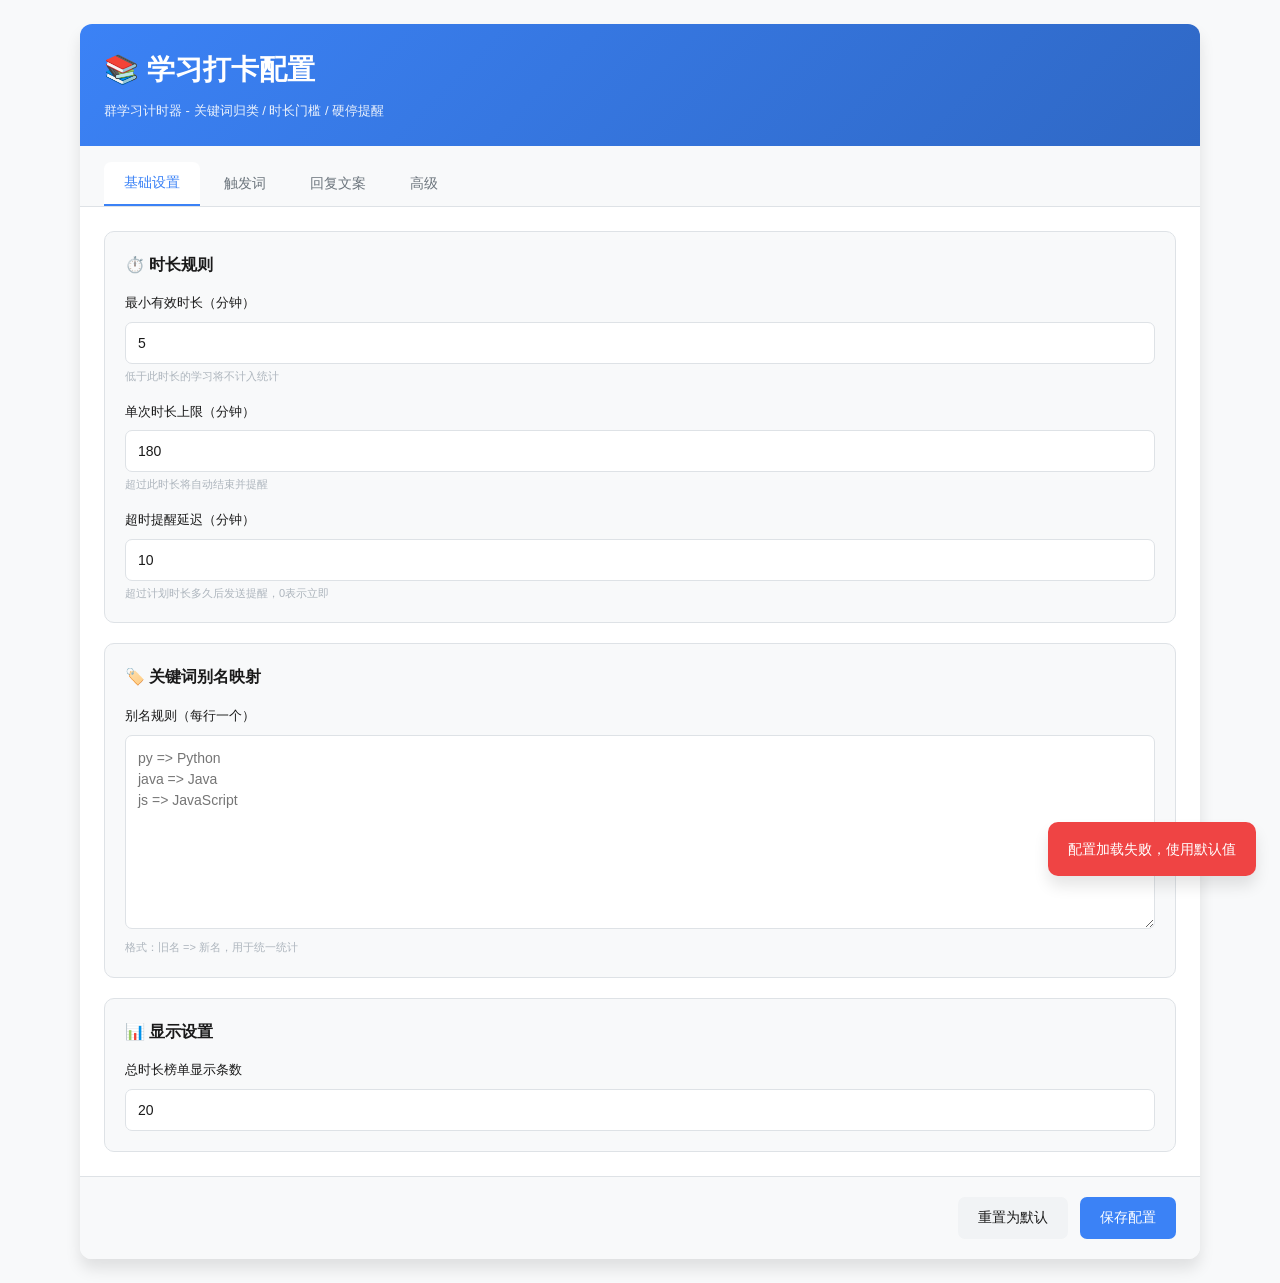
==== Project/ALLBot部署/plugins/astrbot_plugin_liflag/pages/config/index.html @ fec97650 "开发Agent：学习打卡插件v1.0.0→v1.2.0完整改造 - 去@依赖：整句匹配触发，不再要求@机器人 - 时长门槛：5-180分钟，低于5分钟不计入统计 - 关键词归类：别名映射+今日/总时长" ====
<!DOCTYPE html>
<html lang="zh-CN" data-theme="light">
<head>
    <meta charset="UTF-8">
    <meta name="viewport" content="width=device-width, initial-scale=1.0">
    <title>学习打卡配置</title>
    <link rel="stylesheet" href="style.css">
</head>
<body>
    <div class="container">
        <header class="page-header">
            <h1>📚 学习打卡配置</h1>
            <p class="subtitle">群学习计时器 - 关键词归类 / 时长门槛 / 硬停提醒</p>
        </header>

        <nav class="tab-nav">
            <button class="tab-btn active" data-tab="basic">基础设置</button>
            <button class="tab-btn" data-tab="triggers">触发词</button>
            <button class="tab-btn" data-tab="messages">回复文案</button>
            <button class="tab-btn" data-tab="advanced">高级</button>
        </nav>

        <div class="content">
            <!-- 基础设置 -->
            <section class="tab-panel active" id="basic">
                <div class="card">
                    <h2>⏱️ 时长规则</h2>
                    <div class="form-group">
                        <label for="min_minutes">最小有效时长（分钟）</label>
                        <input type="number" id="min_minutes" min="1" max="60" value="5">
                        <p class="hint">低于此时长的学习将不计入统计</p>
                    </div>
                    <div class="form-group">
                        <label for="max_minutes">单次时长上限（分钟）</label>
                        <input type="number" id="max_minutes" min="60" max="360" value="180">
                        <p class="hint">超过此时长将自动结束并提醒</p>
                    </div>
                    <div class="form-group">
                        <label for="remind_after_minutes">超时提醒延迟（分钟）</label>
                        <input type="number" id="remind_after_minutes" min="0" max="60" value="10">
                        <p class="hint">超过计划时长多久后发送提醒，0表示立即</p>
                    </div>
                </div>

                <div class="card">
                    <h2>🏷️ 关键词别名映射</h2>
                    <div class="form-group">
                        <label for="keyword_alias">别名规则（每行一个）</label>
                        <textarea id="keyword_alias" rows="8" placeholder="py => Python&#10;java => Java&#10;js => JavaScript"></textarea>
                        <p class="hint">格式：旧名 => 新名，用于统一统计</p>
                    </div>
                </div>

                <div class="card">
                    <h2>📊 显示设置</h2>
                    <div class="form-group">
                        <label for="total_limit">总时长榜单显示条数</label>
                        <input type="number" id="total_limit" min="1" max="100" value="20">
                    </div>
                </div>
            </section>

            <!-- 触发词 -->
            <section class="tab-panel" id="triggers">
                <div class="card">
                    <h2>🎯 用户触发词</h2>
                    <div class="form-group">
                        <label for="start_word">开始学习</label>
                        <input type="text" id="start_word" value="我要学习">
                        <p class="hint">格式：触发词 + 内容 + 数字 + 分钟</p>
                    </div>
                    <div class="form-group">
                        <label for="finish_word">结束学习</label>
                        <input type="text" id="finish_word" value="学完了">
                    </div>
                    <div class="form-group">
                        <label for="day_word">查询今日时长</label>
                        <input type="text" id="day_word" value="今日学习时长">
                    </div>
                    <div class="form-group">
                        <label for="week_word">查询本周时长</label>
                        <input type="text" id="week_word" value="本周学习时长">
                    </div>
                    <div class="form-group">
                        <label for="total_word">查询总时长</label>
                        <input type="text" id="total_word" value="总学习时长">
                    </div>
                    <div class="form-group">
                        <label for="guide_words">打卡说明（多个用|分隔）</label>
                        <input type="text" id="guide_words" value="打卡说明|学习说明|打卡帮助">
                    </div>
                </div>

                <div class="card">
                    <h2>🔧 管理员触发词</h2>
                    <div class="form-group">
                        <label for="rename_words">修改技能名（多个用|分隔）</label>
                        <input type="text" id="rename_words" value="修改技能|改技能">
                        <p class="hint">格式：触发词 + 旧名改为新名</p>
                    </div>
                    <div class="form-group">
                        <label for="adjust_words">修改今日时长（多个用|分隔）</label>
                        <input type="text" id="adjust_words" value="修改今日时长|改今日时长">
                        <p class="hint">格式：触发词 + 技能名 + 数字 + 分钟</p>
                    </div>
                </div>
            </section>

            <!-- 回复文案 -->
            <section class="tab-panel" id="messages">
                <div class="card">
                    <h2>✅ 开始与结束</h2>
                    <div class="form-group">
                        <label for="start_text">开始学习回复</label>
                        <input type="text" id="start_text" value="{name}开始学习{subject}，计划{minutes}分钟">
                        <p class="hint">可用变量：{name} {subject} {minutes}</p>
                    </div>
                    <div class="form-group">
                        <label for="finish_text">完成学习回复</label>
                        <input type="text" id="finish_text" value="{name}完成了{subject}，学习了{minutes}分钟">
                        <p class="hint">可用变量：{name} {subject} {minutes}</p>
                    </div>
                </div>

                <div class="card">
                    <h2>⚠️ 错误与提示</h2>
                    <div class="form-group">
                        <label for="start_invalid_text">格式错误</label>
                        <input type="text" id="start_invalid_text" value="请输入学习内容和分钟数">
                    </div>
                    <div class="form-group">
                        <label for="start_out_of_range_text">时长超出范围</label>
                        <input type="text" id="start_out_of_range_text" value="时长必须在{min}到{max}分钟之间">
                    </div>
                    <div class="form-group">
                        <label for="start_already_active_text">已有进行中的学习</label>
                        <input type="text" id="start_already_active_text" value="你还有一项学习正在计时，先说学完了再开始新的吧！">
                    </div>
                    <div class="form-group">
                        <label for="finish_too_short_text">时长过短不计入</label>
                        <input type="text" id="finish_too_short_text" value="这次不到{min}分钟，将不计入时长，多坚持一下哦！">
                    </div>
                </div>

                <div class="card">
                    <h2>🔔 提醒文案</h2>
                    <div class="form-group">
                        <label for="reminder_text">超时提醒</label>
                        <input type="text" id="reminder_text" value="{name}，{subject}已经学了{overdue}分钟超时啦！">
                        <p class="hint">可用变量：{name} {subject} {minutes} {overdue}</p>
                    </div>
                    <div class="form-group">
                        <label for="hard_stop_text">达到时长上限</label>
                        <input type="text" id="hard_stop_text" value="已经到{max_minutes}分钟时长上限了哦！快去休息一下吧！">
                    </div>
                </div>

                <div class="card">
                    <h2>📊 查询文案</h2>
                    <div class="form-group">
                        <label for="day_empty_text">今日无数据</label>
                        <input type="text" id="day_empty_text" value="今天还没学习哦，先来一个？">
                    </div>
                    <div class="form-group">
                        <label for="day_header">今日时长标题</label>
                        <input type="text" id="day_header" value="今天{name}学习了：">
                    </div>
                    <div class="form-group">
                        <label for="day_line">今日时长单行格式</label>
                        <input type="text" id="day_line" value="{subject} {minutes}分钟！">
                    </div>
                    <div class="form-group">
                        <label for="total_empty_text">总时长无数据</label>
                        <input type="text" id="total_empty_text" value="还没有学习记录哦">
                    </div>
                    <div class="form-group">
                        <label for="total_header">总时长标题</label>
                        <input type="text" id="total_header" value="你的总学习时长为：{minutes}分钟，数据如下：">
                    </div>
                    <div class="form-group">
                        <label for="total_line">总时长单行格式</label>
                        <input type="text" id="total_line" value="一共学习了{subject} {minutes}分钟！">
                    </div>
                </div>

                <div class="card">
                    <h2>📅 本周时长文案</h2>
                    <div class="form-group">
                        <label for="week_text">总结格式</label>
                        <textarea id="week_text" rows="3">{name}本周学习时长：
{days}

本周共{minutes}分钟</textarea>
                        <p class="hint">可用变量：{name} {days} {minutes} {year} {month} {day}</p>
                    </div>
                    <div class="form-group">
                        <label for="week_day_text">每日格式</label>
                        <input type="text" id="week_day_text" value="{month}月{day}日 周{weekday}：{minutes}分钟">
                    </div>
                </div>
            </section>

            <!-- 高级 -->
            <section class="tab-panel" id="advanced">
                <div class="card">
                    <h2>📖 打卡说明</h2>
                    <div class="form-group">
                        <label for="guide_header">标题（可选）</label>
                        <input type="text" id="guide_header" placeholder="留空则不显示标题">
                    </div>
                    <div class="form-group">
                        <label for="guide_text">说明正文</label>
                        <textarea id="guide_text" rows="12">📚 学习打卡使用说明

▪️ 开始学习：我要学习Python 30分钟
▪️ 完成学习：学完了
▪️ 查询今日：今日学习时长
▪️ 查询本周：本周学习时长
▪️ 查询总计：总学习时长

💡 提示：
· 学习时长需在5-180分钟之间
· 不到5分钟不计入统计
· 超过180分钟自动结束
· 所有命令不需要@机器人</textarea>
                    </div>
                </div>

                <div class="card">
                    <h2>🔐 管理员文案</h2>
                    <div class="form-group">
                        <label for="admin_denied_text">权限不足</label>
                        <input type="text" id="admin_denied_text" value="只有管理员可以使用该命令">
                    </div>
                    <div class="form-group">
                        <label for="rename_success_text">修改技能名成功</label>
                        <input type="text" id="rename_success_text" value="已将{old}映射为{new}">
                    </div>
                    <div class="form-group">
                        <label for="adjust_success_text">修改今日时长成功</label>
                        <input type="text" id="adjust_success_text" value="已为{subject}添加{minutes}分钟">
                    </div>
                    <div class="form-group">
                        <label for="resolve_failed_text">查询对象不明确</label>
                        <input type="text" id="resolve_failed_text" value="没有找到唯一匹配的群成员">
                    </div>
                </div>
            </section>
        </div>

        <footer class="actions">
            <button class="btn btn-secondary" id="reset">重置为默认</button>
            <button class="btn btn-primary" id="save">保存配置</button>
        </footer>
    </div>

    <div class="toast" id="toast"></div>

    <script src="app.js"></script>
</body>
</html>
---- Project/ALLBot部署/plugins/astrbot_plugin_liflag/pages/config/style.css ----
:root {
    --theme-accent: #3b82f6;
    --theme-accent-hover: #2563eb;
    --theme-accent-active: #1d4ed8;

    --bg-primary: light-dark(#ffffff, #1a1a1a);
    --bg-secondary: light-dark(#f8f9fa, #2a2a2a);
    --bg-tertiary: light-dark(#f1f3f5, #3a3a3a);
    --bg-accent: color-mix(in srgb, var(--theme-accent) 10%, transparent);

    --text-primary: light-dark(#1a1a1a, #e5e5e5);
    --text-secondary: light-dark(#6c757d, #a0a0a0);
    --text-tertiary: light-dark(#adb5bd, #707070);

    --border-color: light-dark(#dee2e6, #404040);
    --border-radius-sm: 7px;
    --border-radius-md: 10px;
    --border-radius-lg: 12px;

    --shadow-sm: 0 1px 2px rgba(0, 0, 0, 0.05);
    --shadow-md: 0 4px 6px rgba(0, 0, 0, 0.07);
    --shadow-lg: 0 10px 15px rgba(0, 0, 0, 0.1);

    --spacing-xs: 4px;
    --spacing-sm: 8px;
    --spacing-md: 12px;
    --spacing-lg: 16px;
    --spacing-xl: 20px;
    --spacing-xxl: 24px;

    --font-size-xs: 11px;
    --font-size-sm: 13px;
    --font-size-base: 14px;
    --font-size-lg: 16px;
    --font-size-xl: 18px;
}

[data-theme="dark"] {
    --bg-primary: #1a1a1a;
    --bg-secondary: #2a2a2a;
    --bg-tertiary: #3a3a3a;
    --text-primary: #e5e5e5;
    --text-secondary: #a0a0a0;
    --text-tertiary: #707070;
    --border-color: #404040;
}

* {
    margin: 0;
    padding: 0;
    box-sizing: border-box;
}

body {
    font-family: -apple-system, BlinkMacSystemFont, "Segoe UI", Roboto, "Helvetica Neue", Arial, sans-serif;
    font-size: var(--font-size-base);
    line-height: 1.6;
    color: var(--text-primary);
    background: var(--bg-secondary);
    padding: var(--spacing-xxl);
}

.container {
    max-width: 1120px;
    margin: 0 auto;
    background: var(--bg-primary);
    border-radius: var(--border-radius-lg);
    box-shadow: var(--shadow-lg);
    overflow: hidden;
}

.page-header {
    padding: var(--spacing-xxl);
    background: linear-gradient(135deg, var(--theme-accent) 0%, color-mix(in srgb, var(--theme-accent) 80%, black) 100%);
    color: white;
}

.page-header h1 {
    font-size: 28px;
    font-weight: 600;
    margin-bottom: var(--spacing-sm);
}

.subtitle {
    font-size: var(--font-size-sm);
    opacity: 0.9;
}

.tab-nav {
    display: flex;
    gap: var(--spacing-xs);
    padding: var(--spacing-lg) var(--spacing-xxl) 0;
    background: var(--bg-secondary);
    border-bottom: 1px solid var(--border-color);
}

.tab-btn {
    padding: var(--spacing-md) var(--spacing-xl);
    border: none;
    background: transparent;
    color: var(--text-secondary);
    font-size: var(--font-size-base);
    font-weight: 500;
    cursor: pointer;
    border-radius: var(--border-radius-sm) var(--border-radius-sm) 0 0;
    transition: all 0.2s;
}

.tab-btn:hover {
    background: var(--bg-tertiary);
    color: var(--text-primary);
}

.tab-btn.active {
    background: var(--bg-primary);
    color: var(--theme-accent);
    border-bottom: 2px solid var(--theme-accent);
}

.content {
    padding: var(--spacing-xxl);
}

.tab-panel {
    display: none;
}

.tab-panel.active {
    display: block;
}

.card {
    background: var(--bg-secondary);
    border: 1px solid var(--border-color);
    border-radius: var(--border-radius-md);
    padding: var(--spacing-xl);
    margin-bottom: var(--spacing-xl);
}

.card:last-child {
    margin-bottom: 0;
}

.card h2 {
    font-size: var(--font-size-lg);
    font-weight: 600;
    margin-bottom: var(--spacing-lg);
    color: var(--text-primary);
}

.form-group {
    margin-bottom: var(--spacing-lg);
}

.form-group:last-child {
    margin-bottom: 0;
}

.form-group label {
    display: block;
    font-size: var(--font-size-sm);
    font-weight: 500;
    color: var(--text-primary);
    margin-bottom: var(--spacing-sm);
}

.form-group input[type="text"],
.form-group input[type="number"],
.form-group textarea {
    width: 100%;
    padding: var(--spacing-md);
    border: 1px solid var(--border-color);
    border-radius: var(--border-radius-sm);
    background: var(--bg-primary);
    color: var(--text-primary);
    font-size: var(--font-size-base);
    font-family: inherit;
    transition: all 0.2s;
}

.form-group input[type="text"]:focus,
.form-group input[type="number"]:focus,
.form-group textarea:focus {
    outline: none;
    border-color: var(--theme-accent);
    box-shadow: 0 0 0 3px var(--bg-accent);
}

.form-group textarea {
    resize: vertical;
    line-height: 1.5;
}

.hint {
    font-size: var(--font-size-xs);
    color: var(--text-tertiary);
    margin-top: var(--spacing-xs);
}

.actions {
    display: flex;
    justify-content: flex-end;
    gap: var(--spacing-md);
    padding: var(--spacing-xl) var(--spacing-xxl);
    background: var(--bg-secondary);
    border-top: 1px solid var(--border-color);
}

.btn {
    padding: var(--spacing-md) var(--spacing-xl);
    border: none;
    border-radius: var(--border-radius-sm);
    font-size: var(--font-size-base);
    font-weight: 500;
    cursor: pointer;
    transition: all 0.2s;
}

.btn-primary {
    background: var(--theme-accent);
    color: white;
}

.btn-primary:hover {
    background: var(--theme-accent-hover);
}

.btn-primary:active {
    background: var(--theme-accent-active);
}

.btn-secondary {
    background: var(--bg-tertiary);
    color: var(--text-primary);
}

.btn-secondary:hover {
    background: var(--border-color);
}

.toast {
    position: fixed;
    bottom: var(--spacing-xxl);
    right: var(--spacing-xxl);
    padding: var(--spacing-lg) var(--spacing-xl);
    background: var(--text-primary);
    color: var(--bg-primary);
    border-radius: var(--border-radius-md);
    box-shadow: var(--shadow-lg);
    opacity: 0;
    transform: translateY(20px);
    transition: all 0.3s;
    pointer-events: none;
    z-index: 1000;
}

.toast.show {
    opacity: 1;
    transform: translateY(0);
    pointer-events: auto;
}

.toast.success {
    background: #10b981;
    color: white;
}

.toast.error {
    background: #ef4444;
    color: white;
}

@media (prefers-color-scheme: dark) {
    :root:not([data-theme="light"]) {
        color-scheme: dark;
    }
}

@media (max-width: 768px) {
    body {
        padding: var(--spacing-md);
    }

    .page-header {
        padding: var(--spacing-lg);
    }

    .tab-nav {
        overflow-x: auto;
        -webkit-overflow-scrolling: touch;
    }

    .content {
        padding: var(--spacing-lg);
    }

    .card {
        padding: var(--spacing-lg);
    }

    .actions {
        padding: var(--spacing-lg);
    }
}
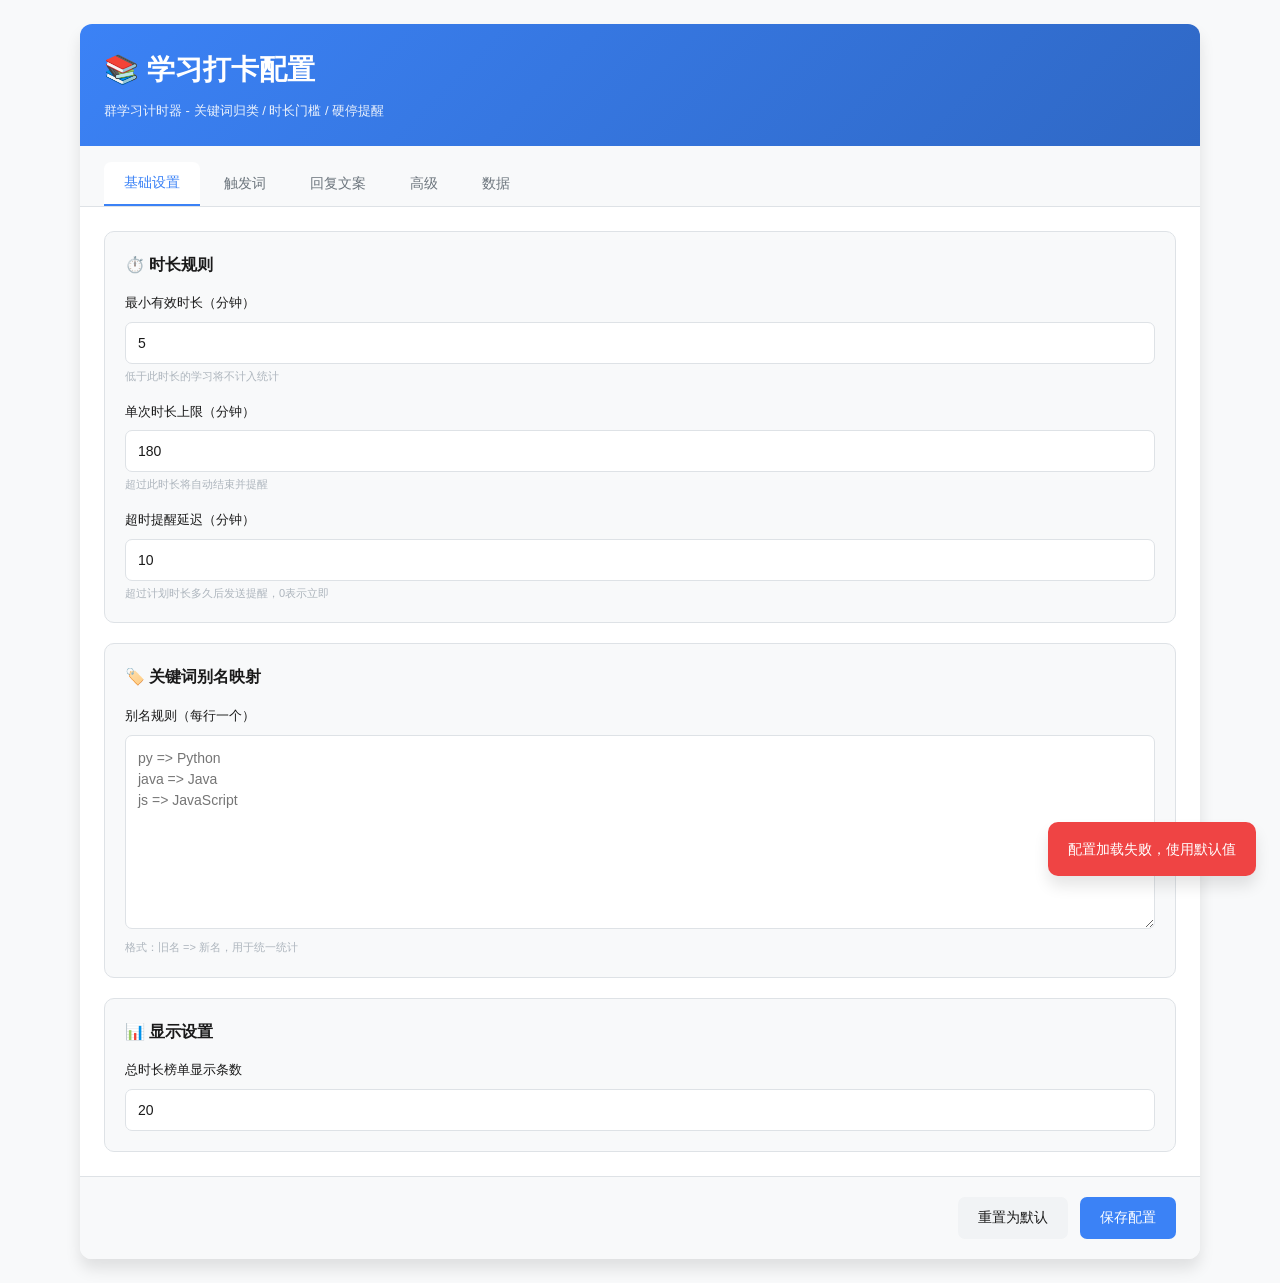
==== commit b20cac79: "开发 Agent：修改命令改设为语义、触发词统一四种、数据页上线，沙盒82用例与实例实测通过" ====
--- a/Project/ALLBot部署/plugins/astrbot_plugin_liflag/pages/config/index.html
+++ b/Project/ALLBot部署/plugins/astrbot_plugin_liflag/pages/config/index.html
@@ -18,6 +18,7 @@
             <button class="tab-btn" data-tab="triggers">触发词</button>
             <button class="tab-btn" data-tab="messages">回复文案</button>
             <button class="tab-btn" data-tab="advanced">高级</button>
+            <button class="tab-btn" data-tab="data">数据</button>
         </nav>
 
         <div class="content">
@@ -74,6 +75,21 @@
                         <input type="text" id="finish_word" value="学完了">
                     </div>
                     <div class="form-group">
+                        <label for="pause_words">暂停学习（多个用|分隔）</label>
+                        <input type="text" id="pause_words" value="暂停学习|暂停">
+                        <p class="hint">暂停后时间不会继续计时</p>
+                    </div>
+                    <div class="form-group">
+                        <label for="resume_words">继续学习（多个用|分隔）</label>
+                        <input type="text" id="resume_words" value="继续学习|继续">
+                        <p class="hint">从暂停状态恢复计时</p>
+                    </div>
+                    <div class="form-group">
+                        <label for="quit_words">放弃学习（多个用|分隔）</label>
+                        <input type="text" id="quit_words" value="不学了|放弃">
+                        <p class="hint">直接结束学习且不计入统计</p>
+                    </div>
+                    <div class="form-group">
                         <label for="day_word">查询今日时长</label>
                         <input type="text" id="day_word" value="今日学习时长">
                     </div>
@@ -90,9 +106,192 @@
                         <input type="text" id="guide_words" value="打卡说明|学习说明|打卡帮助">
                     </div>
                 </div>
-
-                <div class="card">
-                    <h2>🔧 管理员触发词</h2>
+            </section>
+
+            <!-- 回复文案 -->
+            <section class="tab-panel" id="messages">
+                <div class="card">
+                    <h2>✅ 开始与结束</h2>
+                    <div class="form-group">
+                        <label for="start_text">开始学习回复</label>
+                        <input type="text" id="start_text" value="{name}开始学习{subject}，计划{minutes}分钟">
+                        <p class="hint">可用变量：{name} {subject} {minutes}</p>
+                    </div>
+                    <div class="form-group">
+                        <label for="finish_text">完成学习回复</label>
+                        <input type="text" id="finish_text" value="{name}完成了{subject}，学习了{minutes}分钟">
+                        <p class="hint">可用变量：{name} {subject} {minutes}</p>
+                    </div>
+                    <div class="form-group">
+                        <label for="pause_text">暂停学习成功</label>
+                        <input type="text" id="pause_text" value="{name}暂停了{subject}的学习">
+                        <p class="hint">可用变量：{name} {subject}</p>
+                    </div>
+                    <div class="form-group">
+                        <label for="resume_text">继续学习成功</label>
+                        <input type="text" id="resume_text" value="{name}继续学习{subject}">
+                        <p class="hint">可用变量：{name} {subject}</p>
+                    </div>
+                    <div class="form-group">
+                        <label for="quit_text">放弃学习成功</label>
+                        <input type="text" id="quit_text" value="{name}放弃了{subject}的学习">
+                        <p class="hint">可用变量：{name} {subject}</p>
+                    </div>
+                    <div class="form-group">
+                        <label for="rest_ask_text">学完后询问休息</label>
+                        <input type="text" id="rest_ask_text" value="要休息一下吗？回复5、15或30分钟">
+                        <p class="hint">完成学习后自动询问</p>
+                    </div>
+                    <div class="form-group">
+                        <label for="rest_start_text">开始休息成功</label>
+                        <input type="text" id="rest_start_text" value="好的，休息{minutes}分钟，期间不能开始新的学习">
+                        <p class="hint">可用变量：{minutes}</p>
+                    </div>
+                    <div class="form-group">
+                        <label for="rest_end_text">休息结束提醒</label>
+                        <input type="text" id="rest_end_text" value="休息完毕，可以继续学习啦！">
+                        <p class="hint">休息时间到后自动发送</p>
+                    </div>
+                </div>
+
+                <div class="card">
+                    <h2>⚠️ 错误与提示</h2>
+                    <div class="form-group">
+                        <label for="start_invalid_text">格式错误</label>
+                        <input type="text" id="start_invalid_text" value="请输入学习内容和分钟数">
+                    </div>
+                    <div class="form-group">
+                        <label for="start_out_of_range_text">时长超出范围</label>
+                        <input type="text" id="start_out_of_range_text" value="时长必须在{min}到{max}分钟之间">
+                    </div>
+                    <div class="form-group">
+                        <label for="start_already_active_text">已有进行中的学习</label>
+                        <input type="text" id="start_already_active_text" value="你还有一项学习正在计时，先说学完了再开始新的吧！">
+                    </div>
+                    <div class="form-group">
+                        <label for="finish_too_short_text">时长过短不计入</label>
+                        <input type="text" id="finish_too_short_text" value="这次不到{min}分钟，将不计入时长，多坚持一下哦！">
+                    </div>
+                    <div class="form-group">
+                        <label for="start_resting_text">休息期间无法开始</label>
+                        <input type="text" id="start_resting_text" value="你正在休息中，还剩{remaining}分钟，暂时不能开始学习">
+                        <p class="hint">可用变量：{remaining}</p>
+                    </div>
+                    <div class="form-group">
+                        <label for="pause_no_session_text">暂停时无进行中学习</label>
+                        <input type="text" id="pause_no_session_text" value="当前没有正在进行的学习">
+                    </div>
+                    <div class="form-group">
+                        <label for="pause_already_text">重复暂停提示</label>
+                        <input type="text" id="pause_already_text" value="学习已经处于暂停状态">
+                    </div>
+                    <div class="form-group">
+                        <label for="resume_no_session_text">继续时无进行中学习</label>
+                        <input type="text" id="resume_no_session_text" value="当前没有正在进行的学习">
+                    </div>
+                    <div class="form-group">
+                        <label for="resume_not_paused_text">继续时未暂停提示</label>
+                        <input type="text" id="resume_not_paused_text" value="学习并未暂停">
+                    </div>
+                    <div class="form-group">
+                        <label for="quit_no_session_text">放弃时无进行中学习</label>
+                        <input type="text" id="quit_no_session_text" value="当前没有正在进行的学习">
+                    </div>
+                    <div class="form-group">
+                        <label for="start_resting_text">休息期间无法开始</label>
+                        <input type="text" id="start_resting_text" value="你正在休息中，还剩{remaining}分钟，暂时不能开始学习">
+                        <p class="hint">可用变量：{remaining}</p>
+                    </div>
+                </div>
+
+                <div class="card">
+                    <h2>🔔 提醒文案</h2>
+                    <div class="form-group">
+                        <label for="reminder_text">超时提醒</label>
+                        <input type="text" id="reminder_text" value="{name}，{subject}已经学了{overdue}分钟超时啦！">
+                        <p class="hint">可用变量：{name} {subject} {minutes} {overdue}</p>
+                    </div>
+                    <div class="form-group">
+                        <label for="hard_stop_text">达到时长上限</label>
+                        <input type="text" id="hard_stop_text" value="已经到{max_minutes}分钟时长上限了哦！快去休息一下吧！">
+                    </div>
+                </div>
+
+                <div class="card">
+                    <h2>📊 查询文案</h2>
+                    <div class="form-group">
+                        <label for="day_empty_text">今日无数据</label>
+                        <input type="text" id="day_empty_text" value="今天还没学习哦，先来一个？">
+                    </div>
+                    <div class="form-group">
+                        <label for="day_header">今日时长标题</label>
+                        <input type="text" id="day_header" value="今天{name}学习了：">
+                    </div>
+                    <div class="form-group">
+                        <label for="day_line">今日时长单行格式</label>
+                        <input type="text" id="day_line" value="{subject} {minutes}分钟！">
+                    </div>
+                    <div class="form-group">
+                        <label for="total_empty_text">总时长无数据</label>
+                        <input type="text" id="total_empty_text" value="还没有学习记录哦">
+                    </div>
+                    <div class="form-group">
+                        <label for="total_header">总时长标题</label>
+                        <input type="text" id="total_header" value="你的总学习时长为：{minutes}分钟，数据如下：">
+                    </div>
+                    <div class="form-group">
+                        <label for="total_line">总时长单行格式</label>
+                        <input type="text" id="total_line" value="一共学习了{subject} {minutes}分钟！">
+                    </div>
+                </div>
+
+                <div class="card">
+                    <h2>📅 本周时长文案</h2>
+                    <div class="form-group">
+                        <label for="week_text">总结格式</label>
+                        <textarea id="week_text" rows="3">{name}本周学习时长：
+{days}
+
+本周共{minutes}分钟</textarea>
+                        <p class="hint">可用变量：{name} {days} {minutes} {year} {month} {day}</p>
+                    </div>
+                    <div class="form-group">
+                        <label for="week_day_text">每日格式</label>
+                        <input type="text" id="week_day_text" value="{month}月{day}日 周{weekday}：{minutes}分钟">
+                    </div>
+                </div>
+            </section>
+
+            <!-- 高级 -->
+            <section class="tab-panel" id="advanced">
+                <div class="card">
+                    <h2>🛡️ 超级管理员</h2>
+                    <div class="form-group">
+                        <label for="super_admins">超级管理员QQ号（每行一个）</label>
+                        <textarea id="super_admins" rows="3" placeholder="2403232967"></textarea>
+                        <p class="hint">拥有所有权限，包括增删普通管理员</p>
+                    </div>
+                </div>
+
+                <div class="card">
+                    <h2>👥 普通管理员</h2>
+                    <div class="form-group">
+                        <label>当前管理员列表</label>
+                        <div id="admin_list" class="admin-list">
+                            <p class="hint">加载中...</p>
+                        </div>
+                    </div>
+                    <div class="form-group">
+                        <label for="add_admin_qq">添加管理员</label>
+                        <div class="input-group">
+                            <input type="text" id="add_admin_qq" placeholder="输入QQ号">
+                            <button class="btn btn-primary" id="add_admin_btn">添加</button>
+                        </div>
+                    </div>
+                </div>
+
+                <div class="card">
+                    <h2>🔧 管理员功能</h2>
                     <div class="form-group">
                         <label for="rename_words">修改技能名（多个用|分隔）</label>
                         <input type="text" id="rename_words" value="修改技能|改技能">
@@ -103,105 +302,33 @@
                         <input type="text" id="adjust_words" value="修改今日时长|改今日时长">
                         <p class="hint">格式：触发词 + 技能名 + 数字 + 分钟</p>
                     </div>
-                </div>
-            </section>
-
-            <!-- 回复文案 -->
-            <section class="tab-panel" id="messages">
-                <div class="card">
-                    <h2>✅ 开始与结束</h2>
-                    <div class="form-group">
-                        <label for="start_text">开始学习回复</label>
-                        <input type="text" id="start_text" value="{name}开始学习{subject}，计划{minutes}分钟">
-                        <p class="hint">可用变量：{name} {subject} {minutes}</p>
-                    </div>
-                    <div class="form-group">
-                        <label for="finish_text">完成学习回复</label>
-                        <input type="text" id="finish_text" value="{name}完成了{subject}，学习了{minutes}分钟">
-                        <p class="hint">可用变量：{name} {subject} {minutes}</p>
-                    </div>
-                </div>
-
-                <div class="card">
-                    <h2>⚠️ 错误与提示</h2>
-                    <div class="form-group">
-                        <label for="start_invalid_text">格式错误</label>
-                        <input type="text" id="start_invalid_text" value="请输入学习内容和分钟数">
-                    </div>
-                    <div class="form-group">
-                        <label for="start_out_of_range_text">时长超出范围</label>
-                        <input type="text" id="start_out_of_range_text" value="时长必须在{min}到{max}分钟之间">
-                    </div>
-                    <div class="form-group">
-                        <label for="start_already_active_text">已有进行中的学习</label>
-                        <input type="text" id="start_already_active_text" value="你还有一项学习正在计时，先说学完了再开始新的吧！">
-                    </div>
-                    <div class="form-group">
-                        <label for="finish_too_short_text">时长过短不计入</label>
-                        <input type="text" id="finish_too_short_text" value="这次不到{min}分钟，将不计入时长，多坚持一下哦！">
-                    </div>
-                </div>
-
-                <div class="card">
-                    <h2>🔔 提醒文案</h2>
-                    <div class="form-group">
-                        <label for="reminder_text">超时提醒</label>
-                        <input type="text" id="reminder_text" value="{name}，{subject}已经学了{overdue}分钟超时啦！">
-                        <p class="hint">可用变量：{name} {subject} {minutes} {overdue}</p>
-                    </div>
-                    <div class="form-group">
-                        <label for="hard_stop_text">达到时长上限</label>
-                        <input type="text" id="hard_stop_text" value="已经到{max_minutes}分钟时长上限了哦！快去休息一下吧！">
-                    </div>
-                </div>
-
-                <div class="card">
-                    <h2>📊 查询文案</h2>
-                    <div class="form-group">
-                        <label for="day_empty_text">今日无数据</label>
-                        <input type="text" id="day_empty_text" value="今天还没学习哦，先来一个？">
-                    </div>
-                    <div class="form-group">
-                        <label for="day_header">今日时长标题</label>
-                        <input type="text" id="day_header" value="今天{name}学习了：">
-                    </div>
-                    <div class="form-group">
-                        <label for="day_line">今日时长单行格式</label>
-                        <input type="text" id="day_line" value="{subject} {minutes}分钟！">
-                    </div>
-                    <div class="form-group">
-                        <label for="total_empty_text">总时长无数据</label>
-                        <input type="text" id="total_empty_text" value="还没有学习记录哦">
-                    </div>
-                    <div class="form-group">
-                        <label for="total_header">总时长标题</label>
-                        <input type="text" id="total_header" value="你的总学习时长为：{minutes}分钟，数据如下：">
-                    </div>
-                    <div class="form-group">
-                        <label for="total_line">总时长单行格式</label>
-                        <input type="text" id="total_line" value="一共学习了{subject} {minutes}分钟！">
-                    </div>
-                </div>
-
-                <div class="card">
-                    <h2>📅 本周时长文案</h2>
-                    <div class="form-group">
-                        <label for="week_text">总结格式</label>
-                        <textarea id="week_text" rows="3">{name}本周学习时长：
-{days}
-
-本周共{minutes}分钟</textarea>
-                        <p class="hint">可用变量：{name} {days} {minutes} {year} {month} {day}</p>
-                    </div>
-                    <div class="form-group">
-                        <label for="week_day_text">每日格式</label>
-                        <input type="text" id="week_day_text" value="{month}月{day}日 周{weekday}：{minutes}分钟">
-                    </div>
-                </div>
-            </section>
-
-            <!-- 高级 -->
-            <section class="tab-panel" id="advanced">
+                    <div class="form-group">
+                        <label for="adjust_week_words">修改本周时长（多个用|分隔）</label>
+                        <input type="text" id="adjust_week_words" value="修改本周时长|改本周时长">
+                        <p class="hint">格式：触发词 + 技能名 + 数字 + 分钟</p>
+                    </div>
+                    <div class="form-group">
+                        <label for="adjust_total_words">修改总时长（多个用|分隔）</label>
+                        <input type="text" id="adjust_total_words" value="修改总时长|改总时长">
+                        <p class="hint">格式：触发词 + 技能名 + 数字 + 分钟</p>
+                    </div>
+                    <div class="form-group">
+                        <label for="add_admin_words">添加管理员（多个用|分隔）</label>
+                        <input type="text" id="add_admin_words" value="添加管理员">
+                        <p class="hint">格式：触发词 + QQ号</p>
+                    </div>
+                    <div class="form-group">
+                        <label for="remove_admin_words">删除管理员（多个用|分隔）</label>
+                        <input type="text" id="remove_admin_words" value="删除管理员">
+                        <p class="hint">格式：触发词 + QQ号</p>
+                    </div>
+                    <div class="form-group">
+                        <label for="list_admin_words">看名单（多个用|分隔）</label>
+                        <input type="text" id="list_admin_words" value="管理员名单">
+                        <p class="hint">查看当前超管和普管名单</p>
+                    </div>
+                </div>
+
                 <div class="card">
                     <h2>📖 打卡说明</h2>
                     <div class="form-group">
@@ -246,6 +373,34 @@
                     </div>
                 </div>
             </section>
+
+            <!-- 数据统计 -->
+            <section class="tab-panel" id="data">
+                <div class="card">
+                    <h2>📊 学习数据统计</h2>
+                    <div class="data-summary">
+                        <div class="summary-item">
+                            <span class="label">今日</span>
+                            <span class="value" id="today_total">0 分钟</span>
+                        </div>
+                        <div class="summary-item">
+                            <span class="label">本周</span>
+                            <span class="value" id="week_total">0 分钟</span>
+                        </div>
+                        <div class="summary-item">
+                            <span class="label">总计</span>
+                            <span class="value" id="all_total">0 分钟</span>
+                        </div>
+                    </div>
+                </div>
+
+                <div class="card">
+                    <h2>👥 成员时长</h2>
+                    <div id="data_list" class="data-table">
+                        <p class="hint">加载中...</p>
+                    </div>
+                </div>
+            </section>
         </div>
 
         <footer class="actions">
--- a/Project/ALLBot部署/plugins/astrbot_plugin_liflag/pages/config/style.css
+++ b/Project/ALLBot部署/plugins/astrbot_plugin_liflag/pages/config/style.css
@@ -270,6 +270,172 @@
     color: white;
 }
 
+.admin-list {
+    border: 1px solid var(--border-color);
+    border-radius: var(--border-radius-sm);
+    background: var(--bg-primary);
+    padding: var(--spacing-md);
+    max-height: 300px;
+    overflow-y: auto;
+}
+
+.admin-item {
+    display: flex;
+    justify-content: space-between;
+    align-items: center;
+    padding: var(--spacing-md);
+    border-bottom: 1px solid var(--border-color);
+}
+
+.admin-item:last-child {
+    border-bottom: none;
+}
+
+.admin-info {
+    display: flex;
+    flex-direction: column;
+    gap: var(--spacing-xs);
+}
+
+.admin-qq {
+    font-weight: 500;
+    color: var(--text-primary);
+}
+
+.admin-date {
+    font-size: var(--font-size-xs);
+    color: var(--text-tertiary);
+}
+
+.btn-danger {
+    background: #ef4444;
+    color: white;
+}
+
+.btn-danger:hover {
+    background: #dc2626;
+}
+
+.btn-sm {
+    padding: var(--spacing-xs) var(--spacing-md);
+    font-size: var(--font-size-sm);
+}
+
+.input-group {
+    display: flex;
+    gap: var(--spacing-sm);
+}
+
+.input-group input {
+    flex: 1;
+}
+
+.hint.error {
+    color: #ef4444;
+}
+
+/* ===== 数据页 ===== */
+.data-summary {
+    display: flex;
+    gap: var(--spacing-md);
+    margin-top: var(--spacing-md);
+}
+
+.summary-item {
+    flex: 1;
+    background: var(--bg-secondary);
+    border-radius: 8px;
+    padding: var(--spacing-md);
+    text-align: center;
+}
+
+.summary-item .label {
+    display: block;
+    font-size: var(--font-size-sm);
+    color: var(--text-secondary);
+}
+
+.summary-item .value {
+    display: block;
+    font-size: 20px;
+    font-weight: 600;
+    color: var(--text-primary);
+    margin-top: var(--spacing-xs);
+}
+
+.data-user {
+    border: 1px solid var(--border-color);
+    border-radius: 8px;
+    margin-bottom: var(--spacing-sm);
+    overflow: hidden;
+}
+
+.data-user-header {
+    display: flex;
+    align-items: center;
+    gap: var(--spacing-md);
+    padding: var(--spacing-md);
+    cursor: pointer;
+}
+
+.data-user-header:hover {
+    background: var(--bg-secondary);
+}
+
+.data-user-qq {
+    font-weight: 500;
+    color: var(--text-primary);
+    min-width: 140px;
+}
+
+.data-user-name {
+    font-weight: normal;
+    font-size: var(--font-size-sm);
+    color: var(--text-secondary);
+}
+
+.data-user-nums {
+    flex: 1;
+    font-size: var(--font-size-sm);
+    color: var(--text-secondary);
+}
+
+.data-subjects {
+    border-top: 1px solid var(--border-color);
+    background: var(--bg-secondary);
+}
+
+.data-subject-row {
+    display: flex;
+    align-items: center;
+    gap: var(--spacing-sm);
+    padding: var(--spacing-sm) var(--spacing-md) var(--spacing-sm) var(--spacing-lg);
+    flex-wrap: wrap;
+}
+
+.data-subject-name {
+    font-weight: 500;
+    color: var(--text-primary);
+    min-width: 90px;
+}
+
+.data-subject-row label {
+    font-size: var(--font-size-sm);
+    color: var(--text-secondary);
+    display: flex;
+    align-items: center;
+    gap: var(--spacing-xs);
+}
+
+.data-input {
+    width: 72px;
+    padding: var(--spacing-xs) var(--spacing-sm);
+    border: 1px solid var(--border-color);
+    border-radius: 6px;
+    background: var(--bg-primary);
+    color: var(--text-primary);
+}
+
 @media (prefers-color-scheme: dark) {
     :root:not([data-theme="light"]) {
         color-scheme: dark;
